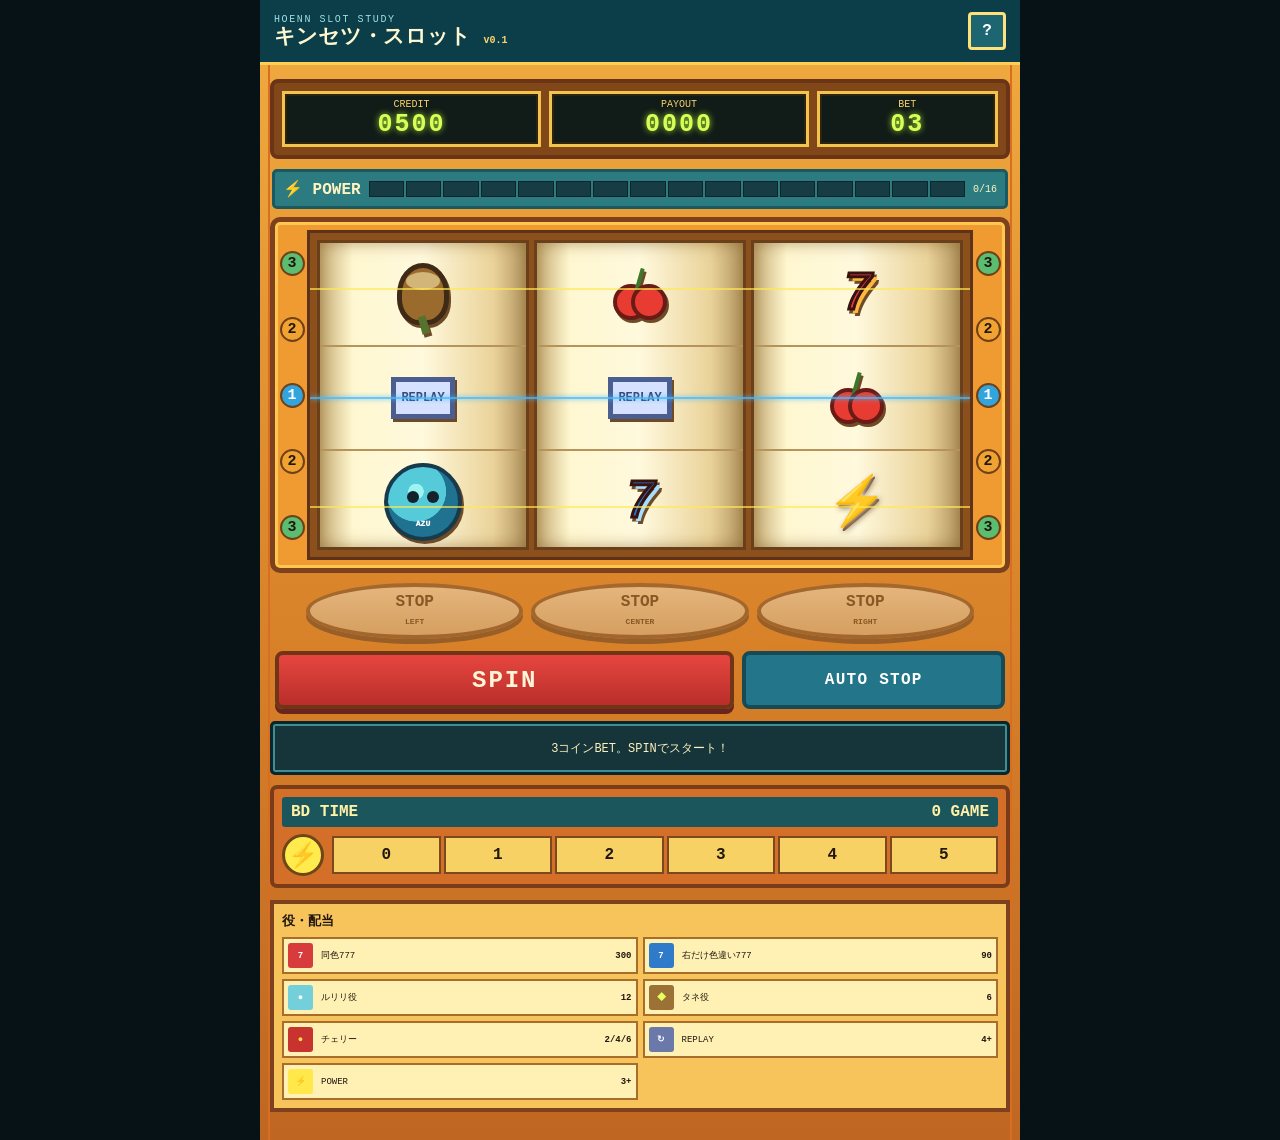
==== index.html @ 3e5174bf "Add files via upload" ====
<!doctype html>
<html lang="ja">
<head>
<meta charset="utf-8">
<meta name="viewport" content="width=device-width,initial-scale=1,maximum-scale=1,user-scalable=no,viewport-fit=cover">
<meta name="theme-color" content="#1d7f88">
<meta name="apple-mobile-web-app-capable" content="yes">
<meta name="apple-mobile-web-app-status-bar-style" content="black-translucent">
<title>MAUVILLE SLOT STUDY v0.1</title>
<link rel="stylesheet" href="style.css">
</head>
<body>
<div class="app">
  <header class="topbar">
    <div class="title-wrap">
      <div class="mini">HOENN SLOT STUDY</div>
      <h1>キンセツ・スロット <small>v0.1</small></h1>
    </div>
    <button id="helpBtn" class="header-btn">?</button>
  </header>

  <main class="cabinet">
    <section class="status-panel">
      <div class="status-box"><span>CREDIT</span><b id="credit">0500</b></div>
      <div class="status-box"><span>PAYOUT</span><b id="payout">0000</b></div>
      <div class="status-box"><span>BET</span><b id="bet">03</b></div>
    </section>

    <section class="power-row">
      <span class="power-label">⚡ POWER</span>
      <div id="powerGauge" class="power-gauge"></div>
      <span id="powerNum" class="power-num">0/16</span>
    </section>

    <section id="slotArea" class="slot-area">
      <div class="paylines left-lines">
        <span class="p3">3</span><span class="p2">2</span><span class="p1">1</span><span class="p2">2</span><span class="p3">3</span>
      </div>

      <div class="reels-frame">
        <div class="winning-line line-top"></div>
        <div class="winning-line line-mid"></div>
        <div class="winning-line line-bot"></div>

        <div class="reel-window"><div id="reel0" class="reel-strip"></div></div>
        <div class="reel-window"><div id="reel1" class="reel-strip"></div></div>
        <div class="reel-window"><div id="reel2" class="reel-strip"></div></div>
      </div>

      <div class="paylines right-lines">
        <span class="p3">3</span><span class="p2">2</span><span class="p1">1</span><span class="p2">2</span><span class="p3">3</span>
      </div>
    </section>

    <section class="stop-row">
      <button class="stop-btn" data-stop="0">STOP<br><span>LEFT</span></button>
      <button class="stop-btn" data-stop="1">STOP<br><span>CENTER</span></button>
      <button class="stop-btn" data-stop="2">STOP<br><span>RIGHT</span></button>
    </section>

    <section class="controls">
      <button id="spinBtn" class="spin-btn">SPIN</button>
      <button id="autoBtn" class="sub-btn">AUTO STOP</button>
    </section>

    <section id="message" class="message-box">
      3コインBET。SPINでスタート！
    </section>

    <section class="bd-panel">
      <div class="bd-head">
        <b>BD TIME</b>
        <span id="bdRemain">0 GAME</span>
      </div>
      <div id="bdRoulette" class="bd-roulette">
        <div class="pika-orb">⚡</div>
        <div class="bd-numbers">
          <span>0</span><span>1</span><span>2</span><span>3</span><span>4</span><span>5</span>
        </div>
      </div>
    </section>

    <section class="legend">
      <h2>役・配当</h2>
      <div class="legend-grid">
        <div><i class="symbol-sm red7">7</i><span>同色777</span><b>300</b></div>
        <div><i class="symbol-sm blue7">7</i><span>右だけ色違い777</span><b>90</b></div>
        <div><i class="symbol-sm azu">●</i><span>ルリリ役</span><b>12</b></div>
        <div><i class="symbol-sm seed">◆</i><span>タネ役</span><b>6</b></div>
        <div><i class="symbol-sm cherry">●</i><span>チェリー</span><b>2/4/6</b></div>
        <div><i class="symbol-sm replay">↻</i><span>REPLAY</span><b>4+</b></div>
        <div><i class="symbol-sm power">⚡</i><span>POWER</span><b>3+</b></div>
      </div>
    </section>
  </main>
</div>

<div id="helpModal" class="modal hidden">
  <div class="sheet">
    <button id="closeHelp" class="close">×</button>
    <h2>遊び方</h2>
    <p>通常は3コインBET。SPIN後、LEFT → CENTER → RIGHTのSTOPを押してリールを止めます。</p>
    <p>同色の7が揃うとBIG 300枚。右だけ色違いの7はREG 90枚。POWER役でゲージが増えます。</p>
    <p>ときどき⚡イベントが発生し、POWERが多いほどBD TIMEの大きい数字を引きやすくなります。BD中はリールが少し遅くなり、当たりを狙いやすくなります。</p>
    <p class="note">※ 学習用試作。ゲーム画像やROM素材は使用せず、UIと絵柄は新規実装しています。</p>
  </div>
</div>

<script src="app.js"></script>
</body>
</html>
---- style.css ----
:root{
  --bg:#142c35;--panel:#e99b2e;--panel2:#f8c450;--ink:#302015;
  --cyan:#39bcca;--blue:#1e78bb;--green:#46bd6d;--red:#db4c3d;
}
*{box-sizing:border-box}
html,body{margin:0;min-height:100%;background:#071217;color:#21170f;font-family:ui-monospace,SFMono-Regular,Menlo,Consolas,"Hiragino Kaku Gothic ProN",monospace;overflow-x:hidden}
body{padding:env(safe-area-inset-top) 0 env(safe-area-inset-bottom)}
button{font:inherit}
.app{width:min(760px,100%);margin:auto;min-height:100dvh;background:linear-gradient(#0d545d,#0b3540 34%,#071217)}
.topbar{display:flex;align-items:center;justify-content:space-between;padding:12px 14px;background:#0c3e49;color:#fff7cf;border-bottom:3px solid #ffcf55;box-shadow:0 5px 0 #7e4d1c}
.mini{font-size:10px;letter-spacing:.16em;color:#9ce0e2}.topbar h1{margin:2px 0 0;font-size:21px;line-height:1}.topbar h1 small{font-size:10px;color:#ffd66c}
.header-btn{width:38px;height:38px;border:3px solid #ffe07a;background:#1c6571;color:white;border-radius:4px;font-weight:900}
.cabinet{padding:14px 10px 28px;background:
linear-gradient(90deg,transparent 0 8px,#d76e23 8px 10px,transparent 10px calc(100% - 10px),#d76e23 calc(100% - 10px) calc(100% - 8px),transparent calc(100% - 8px)),
linear-gradient(#efa83d,#d78028 55%,#bf6622)}
.status-panel{display:grid;grid-template-columns:1fr 1fr .7fr;gap:8px;background:#814719;padding:8px;border:4px solid #6a3516;border-radius:8px}
.status-box{background:#111b18;border:3px solid #f1c44d;padding:5px;text-align:center;color:#fff3a8;box-shadow:inset 0 0 0 2px #30230c}
.status-box span{display:block;font-size:10px;color:#f5d16c}.status-box b{display:block;font-family:monospace;font-size:25px;letter-spacing:.08em;color:#d7ff58;text-shadow:0 0 6px #a7e230}
.power-row{display:grid;grid-template-columns:auto 1fr auto;gap:8px;align-items:center;margin:10px 2px 8px;padding:7px 8px;background:#2c7b81;color:#fff4bf;border:3px solid #195a62;border-radius:5px}
.power-label{font-weight:900}.power-gauge{display:grid;grid-template-columns:repeat(16,1fr);gap:2px;height:16px}.power-lamp{background:#173c43;border:1px solid #0c262b}.power-lamp.on{background:#fff253;box-shadow:0 0 5px #fff253}.power-num{font-size:10px}
.slot-area{display:grid;grid-template-columns:30px 1fr 30px;align-items:center;background:#ef9b31;border:5px solid #7d421d;border-radius:10px;padding:8px 2px;box-shadow:inset 0 0 0 3px #ffc650}
.reels-frame{position:relative;display:grid;grid-template-columns:repeat(3,1fr);gap:5px;height:330px;background:#8c501d;padding:7px;border:3px solid #5e3218;overflow:hidden}
.reel-window{position:relative;overflow:hidden;background:linear-gradient(90deg,#c9b078,#fff7d0 16%,#fff9dd 50%,#ead39a 84%,#b49761);border:3px solid #6a401c;box-shadow:inset 0 0 16px #79531c88}
.reel-strip{position:absolute;left:0;right:0;top:0;will-change:transform;transform:translate3d(0,0,0)}
.reel-cell{height:104px;display:grid;place-items:center;border-bottom:2px solid #b6935b;position:relative}
.reel-cell .art{width:78px;height:78px;display:grid;place-items:center;filter:drop-shadow(2px 3px 0 #6e4a27)}
.paylines{height:330px;display:flex;flex-direction:column;justify-content:space-around;align-items:center;font-weight:900;font-size:15px}.paylines span{width:25px;height:25px;display:grid;place-items:center;border-radius:50%;border:2px solid #704019}.p1{background:#34a4dc;color:white}.p2{background:#f0a331}.p3{background:#5bbd6f}
.winning-line{position:absolute;z-index:5;left:0;right:0;height:2px;background:#ffeb51aa;pointer-events:none}.line-top{top:55px}.line-mid{top:164px;background:#45b9ffcc;box-shadow:0 0 5px #45b9ff}.line-bot{top:273px}
.stop-row{display:grid;grid-template-columns:repeat(3,1fr);gap:8px;margin:10px 36px}
.stop-btn{min-height:56px;background:linear-gradient(#f7f0d0,#dfc382);border:4px solid #7b421c;color:#2d2318;border-radius:50%;box-shadow:0 5px 0 #5e3118;font-weight:900}.stop-btn span{font-size:8px}.stop-btn:active,.stop-btn.active{transform:translateY(4px);box-shadow:0 1px 0 #5e3118;background:#ffe97d}
.stop-btn:disabled{opacity:.45;filter:grayscale(.5)}
.controls{display:grid;grid-template-columns:1.4fr .8fr;gap:8px;margin:12px 5px}
.spin-btn,.sub-btn{min-height:58px;border:4px solid #713416;border-radius:8px;font-weight:900;letter-spacing:.08em}.spin-btn{background:linear-gradient(#e7463f,#b92e2a);color:#fff6d7;font-size:24px;box-shadow:0 5px 0 #69251d}.sub-btn{background:#23758a;color:#fff;border-color:#174a57}
.message-box{min-height:54px;display:flex;align-items:center;justify-content:center;text-align:center;padding:8px;background:#16353b;color:#fff1bd;border:3px solid #0a252b;border-radius:5px;box-shadow:inset 0 0 0 2px #3e8e94;font-size:12px}
.bd-panel{margin-top:10px;background:#d36f28;border:4px solid #7a3c18;border-radius:7px;padding:8px}.bd-head{display:flex;justify-content:space-between;background:#1b565c;color:#fff2a7;padding:6px 9px;border-radius:3px;font-weight:900}.bd-roulette{margin-top:7px;display:flex;align-items:center;gap:8px}.pika-orb{width:42px;height:42px;border-radius:50%;display:grid;place-items:center;background:#ffeb4e;border:3px solid #6d4718;font-size:24px}.bd-numbers{flex:1;display:grid;grid-template-columns:repeat(6,1fr);gap:3px}.bd-numbers span{height:38px;display:grid;place-items:center;background:#f8d165;border:2px solid #7c481f;font-weight:900}.bd-numbers span.hit{background:#fff5a0;box-shadow:0 0 10px #fff}
.legend{margin-top:12px;padding:8px;background:#f7c45c;border:4px solid #7d421d}.legend h2{font-size:13px;margin:0 0 7px}.legend-grid{display:grid;grid-template-columns:1fr 1fr;gap:5px}.legend-grid>div{display:grid;grid-template-columns:28px 1fr auto;align-items:center;gap:5px;background:#fff0b4;border:2px solid #a86d2b;padding:4px;font-size:9px}.symbol-sm{width:25px;height:25px;display:grid;place-items:center;font-style:normal;font-weight:900;border-radius:3px}.red7{color:#fff;background:#d83b3c}.blue7{color:#fff;background:#307aca}.azu{background:#73d0db;color:#fff}.seed{background:#9c7135;color:#e6ff60}.cherry{background:#c8322f;color:#ffe04a}.replay{background:#6b78aa;color:#fff}.power{background:#ffe84a;color:#111}
.modal{position:fixed;z-index:100;inset:0;background:#000b;display:flex;align-items:flex-end;justify-content:center}.modal.hidden{display:none}.sheet{width:min(760px,100%);background:#fff0be;color:#25170e;border:5px solid #8d4f1f;border-radius:14px 14px 0 0;padding:18px;position:relative}.sheet h2{margin:0 0 10px}.sheet p{font-family:-apple-system,BlinkMacSystemFont,"Hiragino Sans",sans-serif;font-size:13px;line-height:1.65}.sheet .note{font-size:10px;color:#73553f}.close{position:absolute;right:10px;top:8px;width:36px;height:36px;border:0;background:#b83530;color:white;border-radius:50%;font-size:24px}
.symbol{position:relative;width:78px;height:78px;display:grid;place-items:center}
.symbol .txt{font-weight:1000}
.s7{font-size:54px;font-style:italic;color:#e53c45;-webkit-text-stroke:3px #37120e;text-shadow:4px 4px 0 #ffb73e}.s7.blue{color:#2979d4;text-shadow:4px 4px 0 #a5ddff}
.azurill{border-radius:50%;background:radial-gradient(circle at 40% 35%,#9df3f2 0 12%,#55cad9 13% 48%,#1f7391 49% 100%);border:4px solid #173b4c}.azurill:before,.azurill:after{content:"";position:absolute;top:24px;width:12px;height:12px;background:#14222b;border-radius:50%}.azurill:before{left:19px}.azurill:after{right:19px}.azurill .txt{position:absolute;bottom:9px;color:white;font-size:8px}
.seed-art{width:52px;height:62px;background:#9b6a2d;border:5px solid #3e2a17;border-radius:50% 50% 42% 42%;position:relative}.seed-art:before{content:"";position:absolute;left:4px;right:4px;top:4px;height:18px;background:#d2b578;border-radius:50%}.seed-art:after{content:"";position:absolute;left:18px;bottom:-14px;width:8px;height:18px;background:#55732e;transform:rotate(-16deg)}
.cherry-art{width:54px;height:52px;position:relative}.cherry-art:before,.cherry-art:after{content:"";position:absolute;bottom:0;width:28px;height:28px;border-radius:50%;background:#e83c33;border:4px solid #6a1b15}.cherry-art:before{left:0}.cherry-art:after{right:0}.cherry-art i{position:absolute;left:24px;top:0;width:4px;height:27px;background:#3d772c;transform:rotate(16deg)}
.replay-art{width:64px;height:42px;border:5px solid #4a5e91;background:#d6e1ff;display:grid;place-items:center;color:#35446e;font-size:12px;font-weight:900}
.power-art{font-size:48px;color:#ffe63c;-webkit-text-stroke:3px #65480b;text-shadow:0 0 6px #fff}
@media(max-width:430px){.reels-frame{height:300px}.reel-cell{height:94px}.winning-line.line-top{top:50px}.winning-line.line-mid{top:149px}.winning-line.line-bot{top:248px}.paylines{height:300px}.reel-cell .art,.symbol{transform:scale(.88)}}
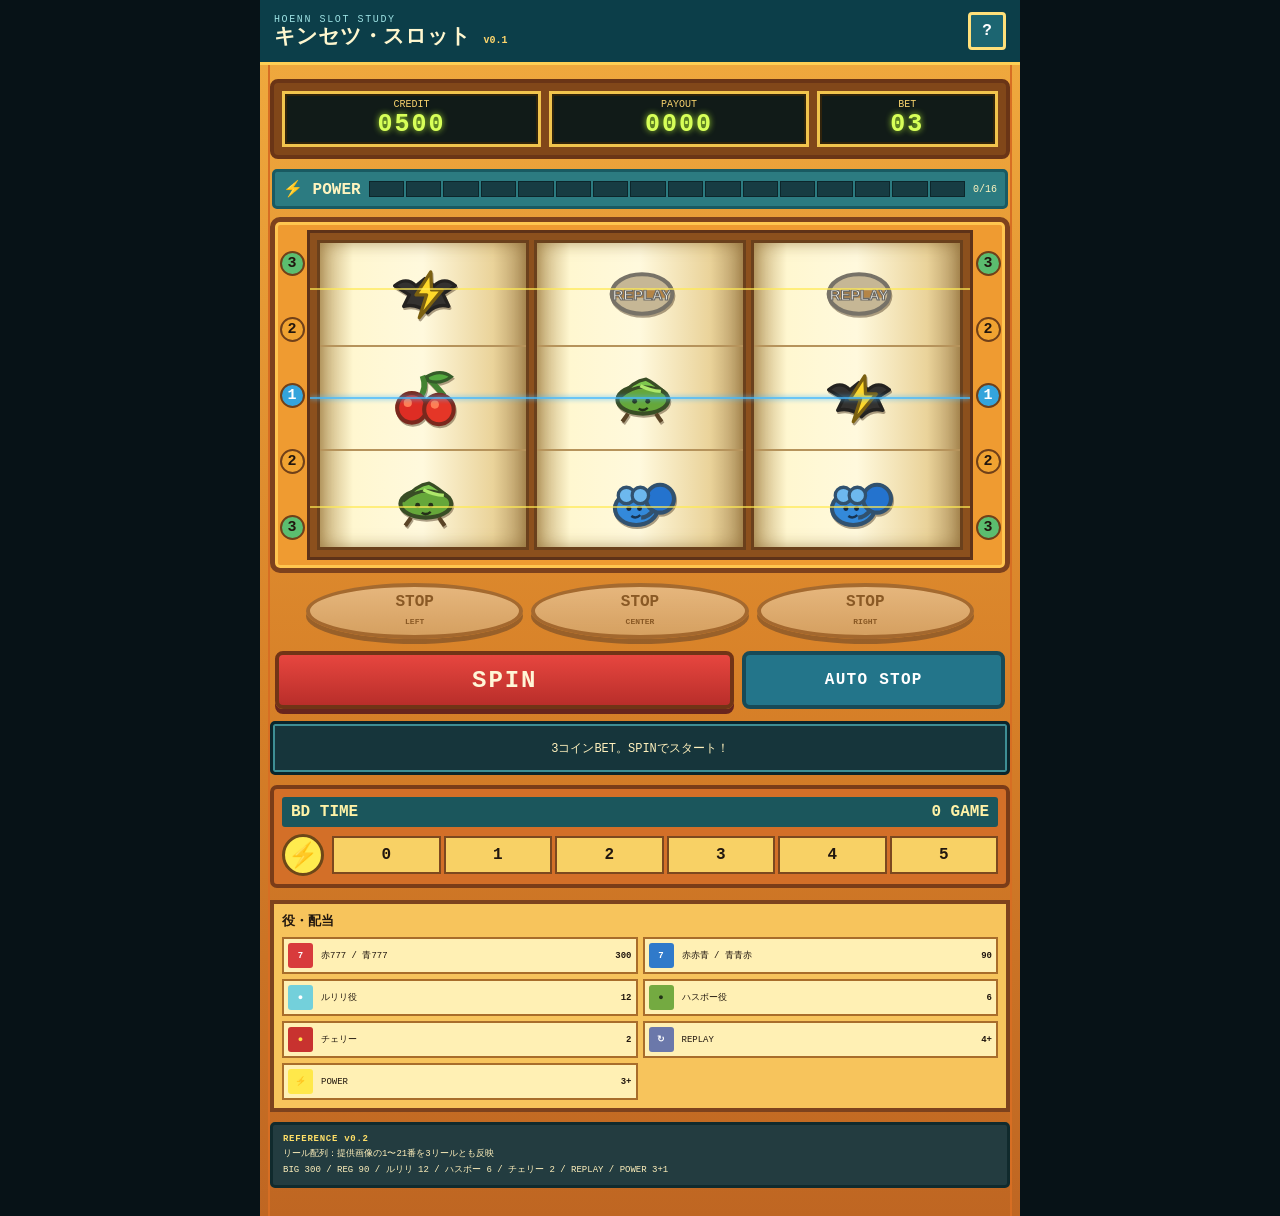
==== commit ad7e8a72: "Add files via upload" ====
--- a/index.html
+++ b/index.html
@@ -83,15 +83,22 @@
     <section class="legend">
       <h2>役・配当</h2>
       <div class="legend-grid">
-        <div><i class="symbol-sm red7">7</i><span>同色777</span><b>300</b></div>
-        <div><i class="symbol-sm blue7">7</i><span>右だけ色違い777</span><b>90</b></div>
+        <div><i class="symbol-sm red7">7</i><span>赤777 / 青777</span><b>300</b></div>
+        <div><i class="symbol-sm blue7">7</i><span>赤赤青 / 青青赤</span><b>90</b></div>
         <div><i class="symbol-sm azu">●</i><span>ルリリ役</span><b>12</b></div>
-        <div><i class="symbol-sm seed">◆</i><span>タネ役</span><b>6</b></div>
-        <div><i class="symbol-sm cherry">●</i><span>チェリー</span><b>2/4/6</b></div>
+        <div><i class="symbol-sm lotad">●</i><span>ハスボー役</span><b>6</b></div>
+        <div><i class="symbol-sm cherry">●</i><span>チェリー</span><b>2</b></div>
         <div><i class="symbol-sm replay">↻</i><span>REPLAY</span><b>4+</b></div>
         <div><i class="symbol-sm power">⚡</i><span>POWER</span><b>3+</b></div>
       </div>
     </section>
+  
+    <section class="reference-note">
+      <b>REFERENCE v0.2</b>
+      <span>リール配列：提供画像の1〜21番を3リールとも反映</span>
+      <span>BIG 300 / REG 90 / ルリリ 12 / ハスボー 6 / チェリー 2 / REPLAY / POWER 3+1</span>
+    </section>
+
   </main>
 </div>
 
--- a/style.css
+++ b/style.css
@@ -45,3 +45,13 @@
 .replay-art{width:64px;height:42px;border:5px solid #4a5e91;background:#d6e1ff;display:grid;place-items:center;color:#35446e;font-size:12px;font-weight:900}
 .power-art{font-size:48px;color:#ffe63c;-webkit-text-stroke:3px #65480b;text-shadow:0 0 6px #fff}
 @media(max-width:430px){.reels-frame{height:300px}.reel-cell{height:94px}.winning-line.line-top{top:50px}.winning-line.line-mid{top:149px}.winning-line.line-bot{top:248px}.paylines{height:300px}.reel-cell .art,.symbol{transform:scale(.88)}}
+
+/* v0.2 reference-symbol polish */
+.slot-svg{width:82px;height:70px;overflow:visible}
+.reel-cell .art{filter:drop-shadow(1px 2px 0 rgba(90,70,45,.5))}
+.symbol-sm.lotad{background:#74aa41;color:#233418}
+.reference-note{
+  margin-top:10px;padding:9px 10px;background:#233c40;color:#fff0bb;
+  border:3px solid #102a2d;border-radius:5px;display:grid;gap:3px;font-size:9px
+}
+.reference-note b{color:#ffdf67;letter-spacing:.08em}
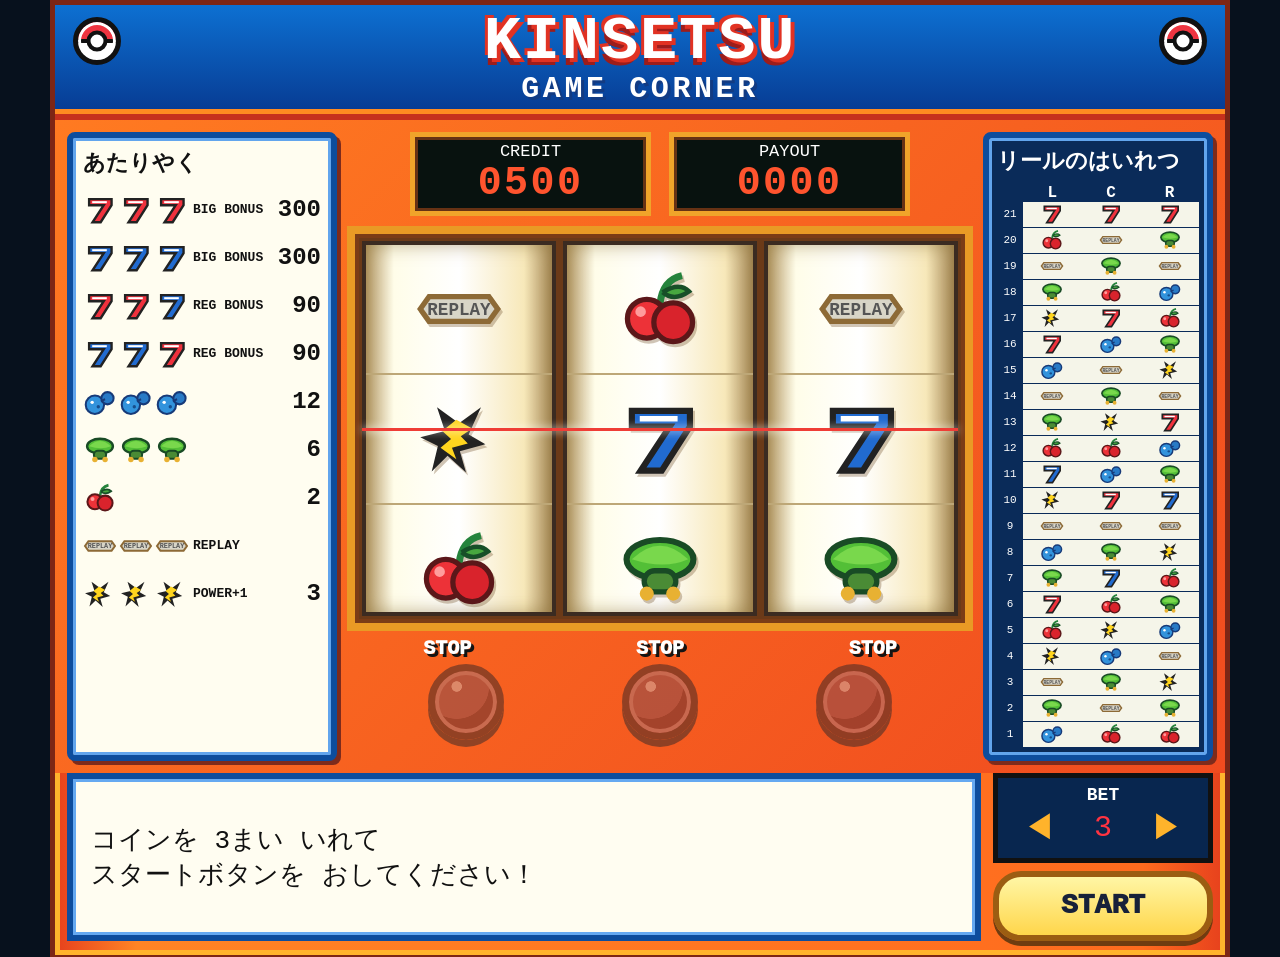
==== commit 4ed3c0aa: "Add files via upload" ====
--- a/index.html
+++ b/index.html
@@ -3,116 +3,126 @@
 <head>
 <meta charset="utf-8">
 <meta name="viewport" content="width=device-width,initial-scale=1,maximum-scale=1,user-scalable=no,viewport-fit=cover">
-<meta name="theme-color" content="#1d7f88">
+<meta name="theme-color" content="#f15b22">
 <meta name="apple-mobile-web-app-capable" content="yes">
 <meta name="apple-mobile-web-app-status-bar-style" content="black-translucent">
-<title>MAUVILLE SLOT STUDY v0.1</title>
-<link rel="stylesheet" href="style.css">
+<title>KINSETSU GAME CORNER v0.3</title>
+<style>
+:root{--orange:#f36a20;--orange2:#ff9b24;--navy:#08264f;--blue:#176ac0;--cream:#fff9df;--red:#ef313d;--gold:#ffd447;--ink:#171717}
+*{box-sizing:border-box}html,body{margin:0;background:#07111d;color:#111;font-family:ui-monospace,SFMono-Regular,Menlo,Consolas,"Hiragino Kaku Gothic ProN",monospace;touch-action:manipulation}
+body{min-height:100dvh;padding:env(safe-area-inset-top) 0 env(safe-area-inset-bottom);overflow-x:hidden}
+button{font:inherit;-webkit-tap-highlight-color:transparent}
+.game{width:min(1180px,100%);margin:auto;background:linear-gradient(90deg,#e6401d,#ff8425 7%,#ff6b1e 93%,#e6401d);border:5px solid #7d2615;box-shadow:inset 0 0 0 5px #ffb32c;min-height:100dvh}
+.marquee{position:relative;background:linear-gradient(#0d70d2,#073a91);color:white;text-align:center;padding:8px 74px;border-bottom:6px solid #c6311d;box-shadow:inset 0 -5px #ff8b21}
+.marquee h1{margin:0;font-size:clamp(28px,6vw,62px);line-height:.95;color:#fff;text-shadow:4px 4px 0 #e13223,-3px -3px 0 #e13223,0 7px 0 #9c1d1c;letter-spacing:.03em}
+.marquee b{font-size:clamp(15px,3vw,30px);letter-spacing:.12em;text-shadow:3px 3px 0 #123b83}
+.ball{position:absolute;top:12px;width:48px;height:48px;border:5px solid #111;border-radius:50%;background:linear-gradient(#ef3440 0 45%,#111 45% 56%,#fff 56%);box-shadow:inset 0 0 0 3px #fff}.ball:after{content:"";position:absolute;left:50%;top:50%;width:13px;height:13px;background:white;border:4px solid #111;border-radius:50%;transform:translate(-50%,-50%)}.ball.l{left:18px}.ball.r{right:18px}
+.main{display:grid;grid-template-columns:270px minmax(390px,1fr) 230px;gap:10px;padding:12px;background:linear-gradient(135deg,#ff7a21,#f04b1f)}
+.panel{background:#fffdf0;border:6px solid #0d4d9d;box-shadow:inset 0 0 0 3px #62a5ed,4px 4px 0 #7d2b1c;border-radius:8px}
+.paytable{padding:10px}.paytable h2,.reelmap h2{margin:0 0 8px;font-size:22px}.payrow{display:grid;grid-template-columns:110px 1fr 48px;align-items:center;min-height:48px;font-weight:900}.payrow .mini-icons{display:flex;gap:2px;align-items:center}.payrow .txt{font-size:13px}.payrow strong{font-size:24px;text-align:right}
+.machine{min-width:0}.counters{display:grid;grid-template-columns:1fr 1fr;gap:18px;margin:0 auto 10px;max-width:500px}.counter{background:#08120f;border:5px solid #f0a42a;box-shadow:inset 0 0 0 3px #663214;color:white;text-align:center;padding:5px}.counter span{display:block;font-size:17px}.counter b{display:block;color:#ff542e;font-size:40px;letter-spacing:.06em}
+.reelbox{position:relative;display:grid;grid-template-columns:repeat(3,1fr);gap:7px;background:#6b3a18;border:8px solid #e99a25;box-shadow:inset 0 0 0 4px #7b3c16;padding:7px;height:405px;overflow:hidden}
+.reelwin{overflow:hidden;position:relative;background:linear-gradient(90deg,#b99e6a,#fffde9 15%,#fff 50%,#f7e8b9 85%,#a88b59);border:4px solid #3b2b21;box-shadow:inset 0 0 18px #80662b80}
+.strip{position:absolute;left:0;right:0;top:0;will-change:transform}.cell{height:130px;display:grid;place-items:center;border-bottom:2px solid #bda777}.cell svg{width:88px;height:88px;filter:drop-shadow(2px 3px 0 #73512b55)}
+.line{position:absolute;left:7px;right:7px;top:50%;height:3px;background:#ef3d36;z-index:4;pointer-events:none;box-shadow:0 0 8px #fff}
+.stoplabels,.stops{display:grid;grid-template-columns:repeat(3,1fr);gap:12px;text-align:center}.stoplabels{margin-top:6px;color:white;font-size:20px;font-weight:1000;text-shadow:3px 3px #141414}.stops{padding:4px 28px 8px}.stop{width:76px;height:76px;margin:auto;border-radius:50%;border:7px solid #711d16;background:radial-gradient(circle at 35% 25%,#ff9a91 0 8%,#f52e3e 9% 52%,#bd1725 53% 100%);box-shadow:0 7px 0 #5d2419,inset 0 0 0 4px #ff5b62}.stop:active,.stop.on{transform:translateY(5px);box-shadow:0 2px 0 #5d2419}.stop:disabled{filter:grayscale(.7);opacity:.55}
+.bottom{display:grid;grid-template-columns:1fr 220px;gap:12px;padding:0 12px 14px}.message{background:#fffdf1;border:6px solid #0d4d9d;box-shadow:inset 0 0 0 3px #65a9f1;padding:18px;font-size:clamp(15px,2.5vw,26px);min-height:105px;display:flex;align-items:center}.controls{display:grid;grid-template-columns:1fr;gap:8px}.betbox{background:#08264f;color:white;border:5px solid #111;padding:7px;display:grid;grid-template-columns:1fr 60px 1fr;align-items:center;text-align:center}.betbox b{grid-column:1/-1;font-size:18px}.betbox span{font-size:30px;color:#ff3341}.betbox button{border:0;background:none;color:#ffb32b;font-size:32px}.start{min-height:70px;border:6px solid #9b5d12;border-radius:28px;background:linear-gradient(#fff6a5,#ffd64b);font-size:28px;font-weight:1000;color:#172139;box-shadow:0 5px 0 #6f3c10}.start:disabled{filter:grayscale(.7);opacity:.6}
+.reelmap{padding:8px;background:#0a2b59;color:white}.maphead{display:grid;grid-template-columns:26px repeat(3,1fr);font-weight:900;text-align:center}.maprows{display:grid;gap:1px}.maprow{display:grid;grid-template-columns:26px repeat(3,1fr);align-items:center;text-align:center;min-height:25px;background:#f5f5e9;color:#111;font-size:11px}.maprow>span:first-child{background:#0a2b59;color:white;height:100%;display:grid;place-items:center}.tiny{display:grid;place-items:center;height:24px}.tiny svg{width:24px;height:24px}
+.flash{animation:flash .22s 8}@keyframes flash{50%{filter:brightness(1.55) saturate(1.5)}}.wintext{color:#d7192d;font-weight:1000}
+@media(max-width:850px){
+ .game{border-width:0}.marquee{padding:8px 55px}.ball{width:38px;height:38px}.main{grid-template-columns:1fr;padding:7px}.paytable,.reelmap{display:none}.counters{max-width:420px}.reelbox{height:335px}.cell{height:106px}.stop{width:64px;height:64px}.bottom{grid-template-columns:1fr 145px;padding:0 7px 10px}.message{min-height:88px;padding:12px}.betbox{grid-template-columns:1fr 38px 1fr}.start{min-height:60px;font-size:23px}
+}
+@media(max-width:430px){.marquee h1{font-size:29px}.marquee b{font-size:14px}.counters{gap:8px}.counter b{font-size:29px}.reelbox{height:300px;padding:4px;gap:4px;border-width:5px}.cell{height:95px}.cell svg{width:70px;height:70px}.stoplabels{font-size:15px}.stops{padding:2px 15px 7px}.stop{width:56px;height:56px;border-width:5px}.bottom{grid-template-columns:1fr 120px;gap:6px}.message{font-size:13px}.start{font-size:19px}}
+</style>
 </head>
 <body>
-<div class="app">
-  <header class="topbar">
-    <div class="title-wrap">
-      <div class="mini">HOENN SLOT STUDY</div>
-      <h1>キンセツ・スロット <small>v0.1</small></h1>
-    </div>
-    <button id="helpBtn" class="header-btn">?</button>
-  </header>
-
-  <main class="cabinet">
-    <section class="status-panel">
-      <div class="status-box"><span>CREDIT</span><b id="credit">0500</b></div>
-      <div class="status-box"><span>PAYOUT</span><b id="payout">0000</b></div>
-      <div class="status-box"><span>BET</span><b id="bet">03</b></div>
-    </section>
-
-    <section class="power-row">
-      <span class="power-label">⚡ POWER</span>
-      <div id="powerGauge" class="power-gauge"></div>
-      <span id="powerNum" class="power-num">0/16</span>
-    </section>
-
-    <section id="slotArea" class="slot-area">
-      <div class="paylines left-lines">
-        <span class="p3">3</span><span class="p2">2</span><span class="p1">1</span><span class="p2">2</span><span class="p3">3</span>
-      </div>
-
-      <div class="reels-frame">
-        <div class="winning-line line-top"></div>
-        <div class="winning-line line-mid"></div>
-        <div class="winning-line line-bot"></div>
-
-        <div class="reel-window"><div id="reel0" class="reel-strip"></div></div>
-        <div class="reel-window"><div id="reel1" class="reel-strip"></div></div>
-        <div class="reel-window"><div id="reel2" class="reel-strip"></div></div>
-      </div>
-
-      <div class="paylines right-lines">
-        <span class="p3">3</span><span class="p2">2</span><span class="p1">1</span><span class="p2">2</span><span class="p3">3</span>
-      </div>
-    </section>
-
-    <section class="stop-row">
-      <button class="stop-btn" data-stop="0">STOP<br><span>LEFT</span></button>
-      <button class="stop-btn" data-stop="1">STOP<br><span>CENTER</span></button>
-      <button class="stop-btn" data-stop="2">STOP<br><span>RIGHT</span></button>
-    </section>
-
-    <section class="controls">
-      <button id="spinBtn" class="spin-btn">SPIN</button>
-      <button id="autoBtn" class="sub-btn">AUTO STOP</button>
-    </section>
-
-    <section id="message" class="message-box">
-      3コインBET。SPINでスタート！
-    </section>
-
-    <section class="bd-panel">
-      <div class="bd-head">
-        <b>BD TIME</b>
-        <span id="bdRemain">0 GAME</span>
-      </div>
-      <div id="bdRoulette" class="bd-roulette">
-        <div class="pika-orb">⚡</div>
-        <div class="bd-numbers">
-          <span>0</span><span>1</span><span>2</span><span>3</span><span>4</span><span>5</span>
-        </div>
-      </div>
-    </section>
-
-    <section class="legend">
-      <h2>役・配当</h2>
-      <div class="legend-grid">
-        <div><i class="symbol-sm red7">7</i><span>赤777 / 青777</span><b>300</b></div>
-        <div><i class="symbol-sm blue7">7</i><span>赤赤青 / 青青赤</span><b>90</b></div>
-        <div><i class="symbol-sm azu">●</i><span>ルリリ役</span><b>12</b></div>
-        <div><i class="symbol-sm lotad">●</i><span>ハスボー役</span><b>6</b></div>
-        <div><i class="symbol-sm cherry">●</i><span>チェリー</span><b>2</b></div>
-        <div><i class="symbol-sm replay">↻</i><span>REPLAY</span><b>4+</b></div>
-        <div><i class="symbol-sm power">⚡</i><span>POWER</span><b>3+</b></div>
-      </div>
-    </section>
-  
-    <section class="reference-note">
-      <b>REFERENCE v0.2</b>
-      <span>リール配列：提供画像の1〜21番を3リールとも反映</span>
-      <span>BIG 300 / REG 90 / ルリリ 12 / ハスボー 6 / チェリー 2 / REPLAY / POWER 3+1</span>
-    </section>
-
-  </main>
+<div class="game">
+<header class="marquee"><i class="ball l"></i><h1>KINSETSU</h1><b>GAME CORNER</b><i class="ball r"></i></header>
+<section class="main">
+<aside class="panel paytable">
+<h2>あたりやく</h2>
+<div id="payRows"></div>
+</aside>
+<main class="machine">
+<div class="counters"><div class="counter"><span>CREDIT</span><b id="credit">0500</b></div><div class="counter"><span>PAYOUT</span><b id="payout">0000</b></div></div>
+<div id="reelbox" class="reelbox"><div class="line"></div><div class="reelwin"><div id="r0" class="strip"></div></div><div class="reelwin"><div id="r1" class="strip"></div></div><div class="reelwin"><div id="r2" class="strip"></div></div></div>
+<div class="stoplabels"><span>STOP</span><span>STOP</span><span>STOP</span></div>
+<div class="stops"><button class="stop" data-i="0"></button><button class="stop" data-i="1"></button><button class="stop" data-i="2"></button></div>
+</main>
+<aside class="panel reelmap"><h2>リールのはいれつ</h2><div class="maphead"><span></span><span>L</span><span>C</span><span>R</span></div><div id="mapRows" class="maprows"></div></aside>
+</section>
+<section class="bottom">
+<div id="msg" class="message">コインを 3まい いれて<br>スタートボタンを おしてください！</div>
+<div class="controls"><div class="betbox"><b>BET</b><button id="minus">◀</button><span id="bet">3</span><button id="plus">▶</button></div><button id="start" class="start">START</button></div>
+</section>
 </div>
-
-<div id="helpModal" class="modal hidden">
-  <div class="sheet">
-    <button id="closeHelp" class="close">×</button>
-    <h2>遊び方</h2>
-    <p>通常は3コインBET。SPIN後、LEFT → CENTER → RIGHTのSTOPを押してリールを止めます。</p>
-    <p>同色の7が揃うとBIG 300枚。右だけ色違いの7はREG 90枚。POWER役でゲージが増えます。</p>
-    <p>ときどき⚡イベントが発生し、POWERが多いほどBD TIMEの大きい数字を引きやすくなります。BD中はリールが少し遅くなり、当たりを狙いやすくなります。</p>
-    <p class="note">※ 学習用試作。ゲーム画像やROM素材は使用せず、UIと絵柄は新規実装しています。</p>
-  </div>
-</div>
-
-<script src="app.js"></script>
-</body>
-</html>
+<script>
+const S={R7:"R7",B7:"B7",CH:"CH",BLUE:"BLUE",GREEN:"GREEN",REP:"REP",POW:"POW"};
+const reels=[
+["BLUE","GREEN","REP","POW","CH","R7","GREEN","BLUE","REP","POW","B7","CH","GREEN","REP","BLUE","R7","POW","GREEN","REP","CH","R7"],
+["CH","REP","GREEN","BLUE","POW","CH","B7","GREEN","REP","R7","BLUE","CH","POW","GREEN","REP","BLUE","R7","CH","GREEN","REP","R7"],
+["CH","GREEN","POW","REP","BLUE","GREEN","CH","POW","REP","B7","GREEN","BLUE","R7","REP","POW","GREEN","CH","BLUE","REP","GREEN","R7"]
+];
+const $=q=>document.querySelector(q), $$=q=>[...document.querySelectorAll(q)];
+let credit=500,payout=0,bet=3,spinning=false,stopped=[true,true,true],raf=[0,0,0],pos=[45,48,51],outcome=null;
+const sleep=ms=>new Promise(r=>setTimeout(r,ms)), pick=a=>a[Math.floor(Math.random()*a.length)];
+function svg(sym){
+ if(sym==="R7"||sym==="B7"){let c=sym==="R7"?"#ef313d":"#216bd0";return `<svg viewBox="0 0 100 100"><path d="M18 18h66v18L52 86H28l33-50H18z" fill="${c}" stroke="#222" stroke-width="7"/><path d="M27 27h43" stroke="#fff" stroke-width="6"/></svg>`}
+ if(sym==="CH")return `<svg viewBox="0 0 100 100"><path d="M50 44Q53 17 75 12" fill="none" stroke="#25833c" stroke-width="8"/><path d="M53 31Q72 19 83 30Q66 42 53 31" fill="#47a73f" stroke="#174f28" stroke-width="5"/><circle cx="35" cy="61" r="22" fill="#ed3238" stroke="#5b1719" stroke-width="6"/><circle cx="65" cy="65" r="22" fill="#d9232c" stroke="#5b1719" stroke-width="6"/><circle cx="28" cy="53" r="6" fill="#ff9c9c"/></svg>`;
+ if(sym==="BLUE")return `<svg viewBox="0 0 100 100"><circle cx="35" cy="58" r="27" fill="#3293dc" stroke="#173a78" stroke-width="6"/><circle cx="72" cy="39" r="18" fill="#287ac6" stroke="#173a78" stroke-width="6"/><path d="M53 49Q61 43 65 42" stroke="#173a78" stroke-width="6"/><circle cx="27" cy="51" r="5" fill="#fff"/><circle cx="45" cy="64" r="5" fill="#174d8c"/></svg>`;
+ if(sym==="GREEN")return `<svg viewBox="0 0 100 100"><ellipse cx="50" cy="39" rx="38" ry="22" fill="#53bf37" stroke="#194b25" stroke-width="7"/><path d="M18 39Q50 8 82 39Q55 51 18 39" fill="#79d84c"/><rect x="32" y="52" width="36" height="24" rx="12" fill="#4a8b35" stroke="#194b25" stroke-width="6"/><circle cx="35" cy="78" r="8" fill="#e8b132"/><circle cx="65" cy="78" r="8" fill="#e8b132"/></svg>`;
+ if(sym==="REP")return `<svg viewBox="0 0 100 100"><path d="M16 36h68l10 14-10 14H16L6 50z" fill="#d8d5c7" stroke="#8d6a36" stroke-width="6"/><text x="50" y="57" text-anchor="middle" font-size="20" font-weight="900" fill="#555">REPLAY</text></svg>`;
+ return `<svg viewBox="0 0 100 100"><path d="M25 14l25 18 25-18-14 31 19 11-29 8 7 24-21-19-18 18 7-29-20-10 28-7z" fill="#222"/><path d="M47 28l18 10-13 9 8 8-18 5 5 13-18-13 12-10-10-9z" fill="#ffd51e"/></svg>`;
+}
+function label(sym){return {R7:"7",B7:"7",CH:"🍒",BLUE:"●",GREEN:"●",REP:"R",POW:"⚡"}[sym]}
+function cell(sym){return `<div class="cell">${svg(sym)}</div>`}
+function build(){
+ reels.forEach((r,i)=>{$("#r"+i).innerHTML=Array(5).fill(r).flat().map(cell).join("")});
+ const rows=[
+  [["R7","R7","R7"],"BIG BONUS","300"],[["B7","B7","B7"],"BIG BONUS","300"],
+  [["R7","R7","B7"],"REG BONUS","90"],[["B7","B7","R7"],"REG BONUS","90"],
+  [["BLUE","BLUE","BLUE"],"","12"],[["GREEN","GREEN","GREEN"],"","6"],[["CH"],"","2"],[["REP","REP","REP"],"REPLAY",""],[["POW","POW","POW"],"POWER+1","3"]
+ ];
+ $("#payRows").innerHTML=rows.map(x=>`<div class="payrow"><div class="mini-icons">${x[0].map(s=>`<span style="width:34px;height:34px;display:inline-grid">${svg(s)}</span>`).join("")}</div><span class="txt">${x[1]}</span><strong>${x[2]}</strong></div>`).join("");
+ $("#mapRows").innerHTML=Array.from({length:21},(_,k)=>{let n=20-k;return `<div class="maprow"><span>${n+1}</span>${reels.map(r=>`<span class="tiny">${svg(r[n])}</span>`).join("")}</div>`}).join("");
+ pos.forEach((p,i)=>setPos(i,p,false));
+ render();
+}
+function h(){return $("#r0 .cell")?.getBoundingClientRect().height||130}
+function setPos(i,p,anim=true,dur=500){let el=$("#r"+i);el.style.transition=anim?`transform ${dur}ms cubic-bezier(.12,.72,.08,1)`:"none";el.style.transform=`translate3d(0,${-(p*h()-h())}px,0)`}
+function render(){$("#credit").textContent=String(credit).padStart(4,"0");$("#payout").textContent=String(payout).padStart(4,"0");$("#bet").textContent=bet}
+function choose(){
+ let r=Math.random();
+ if(r<.06){let s=Math.random()<.5?"R7":"B7";return {t:"BIG",s:[s,s,s],p:300}}
+ if(r<.12)return {t:"REG",s:Math.random()<.5?["R7","R7","B7"]:["B7","B7","R7"],p:90};
+ if(r<.22)return {t:"BLUE",s:["BLUE","BLUE","BLUE"],p:12};
+ if(r<.34)return {t:"GREEN",s:["GREEN","GREEN","GREEN"],p:6};
+ if(r<.46)return {t:"REP",s:["REP","REP","REP"],p:0,replay:true};
+ if(r<.57)return {t:"POW",s:["POW","POW","POW"],p:3};
+ if(r<.68)return {t:"CH",s:["CH",pick(reels[1]),pick(reels[2])],p:2};
+ let s=[pick(reels[0]),pick(reels[1]),pick(reels[2])]; if(s[0]===s[1]&&s[1]===s[2])s[2]="CH"; return {t:"MISS",s,p:0};
+}
+function target(i,sym){let ids=[];reels[i].forEach((x,j)=>x===sym&&ids.push(j));return 3*reels[i].length+pick(ids)}
+function spinVisual(i){let el=$("#r"+i),y=pos[i]*h(),last=performance.now();el.style.transition="none";function f(now){if(stopped[i])return;let dt=Math.min(35,now-last);last=now;y+=h()*.62*(dt/16);let loop=reels[i].length*h();if(y>loop*4)y-=loop;el.style.transform=`translate3d(0,${-(y-h())}px,0)`;raf[i]=requestAnimationFrame(f)}raf[i]=requestAnimationFrame(f)}
+async function start(){
+ if(spinning||credit<bet)return;
+ credit-=bet;payout=0;spinning=true;stopped=[false,false,false];outcome=choose();render();$("#start").disabled=true;$$(".stop").forEach(b=>b.disabled=false);$("#msg").textContent="リール回転中！ STOPボタンで左から止めよう！";[0,1,2].forEach(spinVisual);
+ setTimeout(()=>!stopped[0]&&stop(0),5000);setTimeout(()=>!stopped[1]&&stop(1),5700);setTimeout(()=>!stopped[2]&&stop(2),6400)
+}
+function stop(i){
+ if(!spinning||stopped[i])return;if(i>0&&!stopped[i-1]){$("#msg").textContent="左のリールから順番にSTOP！";return}
+ stopped[i]=true;cancelAnimationFrame(raf[i]);pos[i]=target(i,outcome.s[i]);setPos(i,pos[i],true,480);let b=$(`.stop[data-i="${i}"]`);b.classList.add("on");setTimeout(()=>b.classList.remove("on"),180);
+ if(stopped.every(Boolean))setTimeout(resolve,560)
+}
+async function resolve(){
+ spinning=false;$$(".stop").forEach(b=>b.disabled=true);$("#start").disabled=false;payout=outcome.p;credit+=payout;render();
+ let text=outcome.t==="BIG"?"BIG BONUS！ 777！ +300":outcome.t==="REG"?"REG BONUS！ +90":outcome.t==="BLUE"?"青いポケモン役！ +12":outcome.t==="GREEN"?"みどりのポケモン役！ +6":outcome.t==="REP"?"REPLAY！ もう一回！":outcome.t==="POW"?"POWER！ +3 / POWER+1":outcome.t==="CH"?"チェリー！ +2":"はずれ。次のゲームへ！";
+ $("#msg").innerHTML=`<span class="${outcome.p||outcome.replay?"wintext":""}">${text}</span>`;if(outcome.p||outcome.replay)$("#reelbox").classList.add("flash");setTimeout(()=>$("#reelbox").classList.remove("flash"),1900);
+ if(outcome.replay){await sleep(1000);start()}
+}
+$("#start").onclick=start;$$(".stop").forEach(b=>b.onclick=()=>stop(+b.dataset.i));
+$("#minus").onclick=()=>{if(!spinning){bet=Math.max(1,bet-1);render()}};$("#plus").onclick=()=>{if(!spinning){bet=Math.min(3,bet+1);render()}};
+window.addEventListener("resize",()=>pos.forEach((p,i)=>setPos(i,p,false)));
+build();$$(".stop").forEach(b=>b.disabled=true);
+</script>
+</body></html>
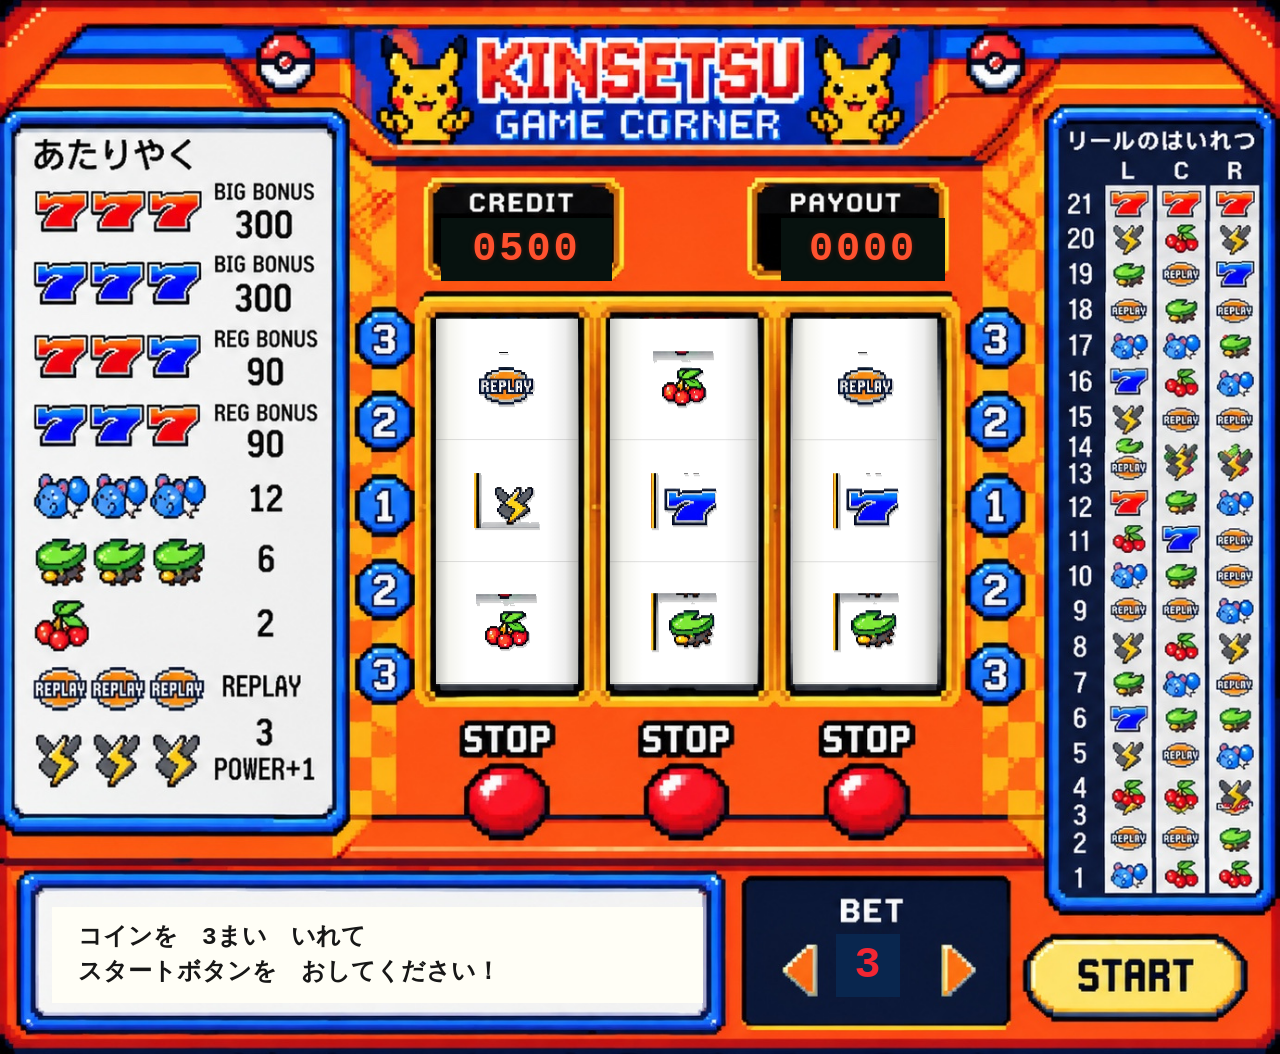
==== commit db067613: "Add files via upload" ====
--- a/index.html
+++ b/index.html
@@ -3,126 +3,264 @@
 <head>
 <meta charset="utf-8">
 <meta name="viewport" content="width=device-width,initial-scale=1,maximum-scale=1,user-scalable=no,viewport-fit=cover">
-<meta name="theme-color" content="#f15b22">
+<meta name="theme-color" content="#091327">
 <meta name="apple-mobile-web-app-capable" content="yes">
 <meta name="apple-mobile-web-app-status-bar-style" content="black-translucent">
-<title>KINSETSU GAME CORNER v0.3</title>
+<title>KINSETSU GAME CORNER v0.6</title>
 <style>
-:root{--orange:#f36a20;--orange2:#ff9b24;--navy:#08264f;--blue:#176ac0;--cream:#fff9df;--red:#ef313d;--gold:#ffd447;--ink:#171717}
-*{box-sizing:border-box}html,body{margin:0;background:#07111d;color:#111;font-family:ui-monospace,SFMono-Regular,Menlo,Consolas,"Hiragino Kaku Gothic ProN",monospace;touch-action:manipulation}
-body{min-height:100dvh;padding:env(safe-area-inset-top) 0 env(safe-area-inset-bottom);overflow-x:hidden}
-button{font:inherit;-webkit-tap-highlight-color:transparent}
-.game{width:min(1180px,100%);margin:auto;background:linear-gradient(90deg,#e6401d,#ff8425 7%,#ff6b1e 93%,#e6401d);border:5px solid #7d2615;box-shadow:inset 0 0 0 5px #ffb32c;min-height:100dvh}
-.marquee{position:relative;background:linear-gradient(#0d70d2,#073a91);color:white;text-align:center;padding:8px 74px;border-bottom:6px solid #c6311d;box-shadow:inset 0 -5px #ff8b21}
-.marquee h1{margin:0;font-size:clamp(28px,6vw,62px);line-height:.95;color:#fff;text-shadow:4px 4px 0 #e13223,-3px -3px 0 #e13223,0 7px 0 #9c1d1c;letter-spacing:.03em}
-.marquee b{font-size:clamp(15px,3vw,30px);letter-spacing:.12em;text-shadow:3px 3px 0 #123b83}
-.ball{position:absolute;top:12px;width:48px;height:48px;border:5px solid #111;border-radius:50%;background:linear-gradient(#ef3440 0 45%,#111 45% 56%,#fff 56%);box-shadow:inset 0 0 0 3px #fff}.ball:after{content:"";position:absolute;left:50%;top:50%;width:13px;height:13px;background:white;border:4px solid #111;border-radius:50%;transform:translate(-50%,-50%)}.ball.l{left:18px}.ball.r{right:18px}
-.main{display:grid;grid-template-columns:270px minmax(390px,1fr) 230px;gap:10px;padding:12px;background:linear-gradient(135deg,#ff7a21,#f04b1f)}
-.panel{background:#fffdf0;border:6px solid #0d4d9d;box-shadow:inset 0 0 0 3px #62a5ed,4px 4px 0 #7d2b1c;border-radius:8px}
-.paytable{padding:10px}.paytable h2,.reelmap h2{margin:0 0 8px;font-size:22px}.payrow{display:grid;grid-template-columns:110px 1fr 48px;align-items:center;min-height:48px;font-weight:900}.payrow .mini-icons{display:flex;gap:2px;align-items:center}.payrow .txt{font-size:13px}.payrow strong{font-size:24px;text-align:right}
-.machine{min-width:0}.counters{display:grid;grid-template-columns:1fr 1fr;gap:18px;margin:0 auto 10px;max-width:500px}.counter{background:#08120f;border:5px solid #f0a42a;box-shadow:inset 0 0 0 3px #663214;color:white;text-align:center;padding:5px}.counter span{display:block;font-size:17px}.counter b{display:block;color:#ff542e;font-size:40px;letter-spacing:.06em}
-.reelbox{position:relative;display:grid;grid-template-columns:repeat(3,1fr);gap:7px;background:#6b3a18;border:8px solid #e99a25;box-shadow:inset 0 0 0 4px #7b3c16;padding:7px;height:405px;overflow:hidden}
-.reelwin{overflow:hidden;position:relative;background:linear-gradient(90deg,#b99e6a,#fffde9 15%,#fff 50%,#f7e8b9 85%,#a88b59);border:4px solid #3b2b21;box-shadow:inset 0 0 18px #80662b80}
-.strip{position:absolute;left:0;right:0;top:0;will-change:transform}.cell{height:130px;display:grid;place-items:center;border-bottom:2px solid #bda777}.cell svg{width:88px;height:88px;filter:drop-shadow(2px 3px 0 #73512b55)}
-.line{position:absolute;left:7px;right:7px;top:50%;height:3px;background:#ef3d36;z-index:4;pointer-events:none;box-shadow:0 0 8px #fff}
-.stoplabels,.stops{display:grid;grid-template-columns:repeat(3,1fr);gap:12px;text-align:center}.stoplabels{margin-top:6px;color:white;font-size:20px;font-weight:1000;text-shadow:3px 3px #141414}.stops{padding:4px 28px 8px}.stop{width:76px;height:76px;margin:auto;border-radius:50%;border:7px solid #711d16;background:radial-gradient(circle at 35% 25%,#ff9a91 0 8%,#f52e3e 9% 52%,#bd1725 53% 100%);box-shadow:0 7px 0 #5d2419,inset 0 0 0 4px #ff5b62}.stop:active,.stop.on{transform:translateY(5px);box-shadow:0 2px 0 #5d2419}.stop:disabled{filter:grayscale(.7);opacity:.55}
-.bottom{display:grid;grid-template-columns:1fr 220px;gap:12px;padding:0 12px 14px}.message{background:#fffdf1;border:6px solid #0d4d9d;box-shadow:inset 0 0 0 3px #65a9f1;padding:18px;font-size:clamp(15px,2.5vw,26px);min-height:105px;display:flex;align-items:center}.controls{display:grid;grid-template-columns:1fr;gap:8px}.betbox{background:#08264f;color:white;border:5px solid #111;padding:7px;display:grid;grid-template-columns:1fr 60px 1fr;align-items:center;text-align:center}.betbox b{grid-column:1/-1;font-size:18px}.betbox span{font-size:30px;color:#ff3341}.betbox button{border:0;background:none;color:#ffb32b;font-size:32px}.start{min-height:70px;border:6px solid #9b5d12;border-radius:28px;background:linear-gradient(#fff6a5,#ffd64b);font-size:28px;font-weight:1000;color:#172139;box-shadow:0 5px 0 #6f3c10}.start:disabled{filter:grayscale(.7);opacity:.6}
-.reelmap{padding:8px;background:#0a2b59;color:white}.maphead{display:grid;grid-template-columns:26px repeat(3,1fr);font-weight:900;text-align:center}.maprows{display:grid;gap:1px}.maprow{display:grid;grid-template-columns:26px repeat(3,1fr);align-items:center;text-align:center;min-height:25px;background:#f5f5e9;color:#111;font-size:11px}.maprow>span:first-child{background:#0a2b59;color:white;height:100%;display:grid;place-items:center}.tiny{display:grid;place-items:center;height:24px}.tiny svg{width:24px;height:24px}
-.flash{animation:flash .22s 8}@keyframes flash{50%{filter:brightness(1.55) saturate(1.5)}}.wintext{color:#d7192d;font-weight:1000}
-@media(max-width:850px){
- .game{border-width:0}.marquee{padding:8px 55px}.ball{width:38px;height:38px}.main{grid-template-columns:1fr;padding:7px}.paytable,.reelmap{display:none}.counters{max-width:420px}.reelbox{height:335px}.cell{height:106px}.stop{width:64px;height:64px}.bottom{grid-template-columns:1fr 145px;padding:0 7px 10px}.message{min-height:88px;padding:12px}.betbox{grid-template-columns:1fr 38px 1fr}.start{min-height:60px;font-size:23px}
-}
-@media(max-width:430px){.marquee h1{font-size:29px}.marquee b{font-size:14px}.counters{gap:8px}.counter b{font-size:29px}.reelbox{height:300px;padding:4px;gap:4px;border-width:5px}.cell{height:95px}.cell svg{width:70px;height:70px}.stoplabels{font-size:15px}.stops{padding:2px 15px 7px}.stop{width:56px;height:56px;border-width:5px}.bottom{grid-template-columns:1fr 120px;gap:6px}.message{font-size:13px}.start{font-size:19px}}
+*{box-sizing:border-box}
+html,body{margin:0;min-height:100%;background:#050914;overflow-x:hidden;font-family:ui-monospace,SFMono-Regular,Menlo,Consolas,"Hiragino Kaku Gothic ProN",monospace}
+body{padding:env(safe-area-inset-top) 0 env(safe-area-inset-bottom)}
+.app{width:min(1382px,100vw);margin:0 auto}
+.stage{position:relative;width:100%;aspect-ratio:1382/1138;background:#f4631e;overflow:hidden;touch-action:manipulation}
+.skin{position:absolute;inset:0;width:100%;height:100%;display:block;user-select:none;-webkit-user-drag:none;pointer-events:none}
+.counter{
+ position:absolute;z-index:10;background:#07120f;color:#ff512e;text-align:center;
+ font-weight:900;letter-spacing:.07em;display:flex;align-items:center;justify-content:center;
+ text-shadow:0 0 5px #48160c;
+}
+#credit{left:34.45%;top:20.72%;width:13.35%;height:5.9%;font-size:clamp(14px,3.15vw,44px)}
+#payout{left:61.02%;top:20.72%;width:12.8%;height:5.9%;font-size:clamp(14px,3.15vw,44px)}
+
+.reel{
+ position:absolute;z-index:8;top:30.15%;height:34.35%;overflow:hidden;
+ background:linear-gradient(180deg,#eef0ec,#fff 10%,#fff 88%,#d9ddd8);
+ box-shadow:inset 0 0 16px #7777;
+}
+#rw0{left:34.05%;width:10.96%}
+#rw1{left:46.50%;width:11.18%}
+#rw2{left:59.95%;width:11.18%}
+.strip{position:absolute;left:0;right:0;top:0;will-change:transform;transform:translate3d(0,0,0)}
+.cell{height:33.333%;min-height:33.333%;display:grid;place-items:center;border-bottom:1px solid #bdbdbd;background:linear-gradient(180deg,#f4f5f3,#fff 15%,#fff 85%,#e0e2df)}
+.cell img{width:76%;height:76%;object-fit:contain;image-rendering:pixelated;filter:drop-shadow(1px 2px 0 #5554)}
+.strip .cell{height:var(--cell-h)}
+
+.stop-hot{
+ position:absolute;z-index:20;top:73.3%;width:8.0%;height:8.7%;border:0;border-radius:50%;
+ background:transparent;cursor:pointer;-webkit-tap-highlight-color:transparent;
+}
+.stop-hot:active{background:#fff2}
+#stop0{left:35.15%} #stop1{left:49.72%} #stop2{left:64.14%}
+
+.start-hot{
+ position:absolute;z-index:20;left:81.0%;top:87.2%;width:16.2%;height:8.6%;
+ border:0;border-radius:25%;background:transparent;cursor:pointer;-webkit-tap-highlight-color:transparent;
+}
+.start-hot:active{background:#fff2}
+.bet-hot{position:absolute;z-index:20;top:87.4%;width:5.1%;height:8.5%;border:0;background:transparent}
+#betMinus{left:59.5%} #betPlus{left:72.0%}
+
+.bet-number{
+ position:absolute;z-index:11;left:65.28%;top:88.6%;width:5.0%;height:6.0%;
+ display:flex;align-items:center;justify-content:center;color:#f22633;font-size:clamp(16px,3.4vw,48px);font-weight:900;
+ background:#09264e;
+}
+.message{
+ position:absolute;z-index:11;left:4.1%;top:86.1%;width:50.8%;height:9.1%;
+ display:flex;align-items:center;padding:1.3% 2.0%;color:#171717;font-weight:800;
+ font-size:clamp(9px,1.9vw,26px);line-height:1.45;background:#fffef6;overflow:hidden;
+}
+.win{color:#d61927}
+.flash{animation:flash .18s 10}
+@keyframes flash{50%{filter:brightness(1.45) saturate(1.35)}}
+
+.landscape-note{display:none}
+@media (orientation:portrait){
+ .app{width:100vw;padding-top:0}
+ .stage{width:100vw}
+}
+@media(max-width:500px){
+ .cell img{width:82%;height:82%}
+ #credit,#payout{font-size:clamp(12px,3.4vw,23px)}
+ .message{font-size:clamp(8px,1.75vw,14px)}
+}
+
+/* v0.5: all reel symbols are padded/centered and can never be clipped */
+.cell{
+  overflow:hidden;
+  display:flex!important;
+  align-items:center!important;
+  justify-content:center!important;
+  padding:4%!important;
+}
+.cell img{
+  display:block!important;
+  width:82%!important;
+  height:82%!important;
+  max-width:82%!important;
+  max-height:82%!important;
+  object-fit:contain!important;
+  object-position:center center!important;
+  margin:auto!important;
+  image-rendering:pixelated;
+  transform:none!important;
+}
+
+
+/* v0.6 — pixel-measured reel alignment from the reference image (1382×1138) */
+.reel{
+  top:30.228471%!important;
+  height:34.622144%!important;
+  border:0!important;
+  box-shadow:none!important;
+  background:transparent!important;
+  overflow:hidden!important;
+}
+#rw0{left:34.081042%!important;width:11.070912%!important}
+#rw1{left:47.684515%!important;width:11.505065%!important}
+#rw2{left:61.939219%!important;width:11.287988%!important}
+.reelwin,.strip{clip-path:inset(0)!important}
+.cell{
+  border-bottom:1px solid rgba(120,120,120,.24)!important;
+  background:linear-gradient(90deg,#c7c7c2 0%,#f5f5ef 9%,#fff 22%,#fff 78%,#eee 91%,#bcbcb7 100%)!important;
+}
+.cell img{
+  width:78%!important;
+  height:78%!important;
+  object-fit:contain!important;
+  object-position:50% 50%!important;
+  overflow:visible!important;
+}
+
 </style>
 </head>
 <body>
-<div class="game">
-<header class="marquee"><i class="ball l"></i><h1>KINSETSU</h1><b>GAME CORNER</b><i class="ball r"></i></header>
-<section class="main">
-<aside class="panel paytable">
-<h2>あたりやく</h2>
-<div id="payRows"></div>
-</aside>
-<main class="machine">
-<div class="counters"><div class="counter"><span>CREDIT</span><b id="credit">0500</b></div><div class="counter"><span>PAYOUT</span><b id="payout">0000</b></div></div>
-<div id="reelbox" class="reelbox"><div class="line"></div><div class="reelwin"><div id="r0" class="strip"></div></div><div class="reelwin"><div id="r1" class="strip"></div></div><div class="reelwin"><div id="r2" class="strip"></div></div></div>
-<div class="stoplabels"><span>STOP</span><span>STOP</span><span>STOP</span></div>
-<div class="stops"><button class="stop" data-i="0"></button><button class="stop" data-i="1"></button><button class="stop" data-i="2"></button></div>
-</main>
-<aside class="panel reelmap"><h2>リールのはいれつ</h2><div class="maphead"><span></span><span>L</span><span>C</span><span>R</span></div><div id="mapRows" class="maprows"></div></aside>
-</section>
-<section class="bottom">
-<div id="msg" class="message">コインを 3まい いれて<br>スタートボタンを おしてください！</div>
-<div class="controls"><div class="betbox"><b>BET</b><button id="minus">◀</button><span id="bet">3</span><button id="plus">▶</button></div><button id="start" class="start">START</button></div>
-</section>
+<div class="app">
+  <div id="stage" class="stage">
+    <img class="skin" src="[data-uri]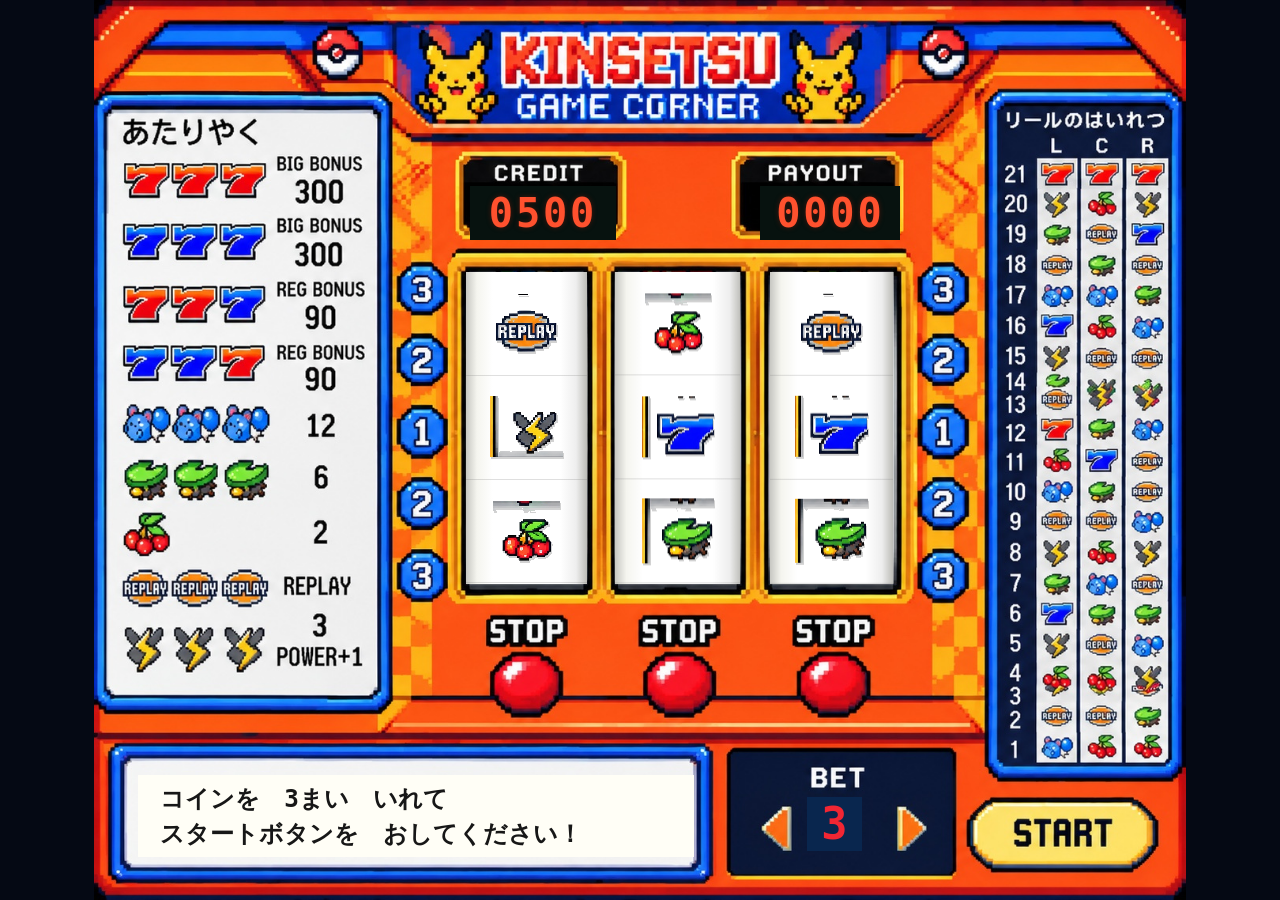
==== commit e0a10795: "Add files via upload" ====
--- a/index.html
+++ b/index.html
@@ -6,7 +6,7 @@
 <meta name="theme-color" content="#091327">
 <meta name="apple-mobile-web-app-capable" content="yes">
 <meta name="apple-mobile-web-app-status-bar-style" content="black-translucent">
-<title>KINSETSU GAME CORNER v0.6</title>
+<title>KINSETSU GAME CORNER v0.8</title>
 <style>
 *{box-sizing:border-box}
 html,body{margin:0;min-height:100%;background:#050914;overflow-x:hidden;font-family:ui-monospace,SFMono-Regular,Menlo,Consolas,"Hiragino Kaku Gothic ProN",monospace}
@@ -97,7 +97,7 @@
 }
 
 
-/* v0.6 — pixel-measured reel alignment from the reference image (1382×1138) */
+/* v0.8 — pixel-measured reel alignment from the reference image (1382×1138) */
 .reel{
   top:30.228471%!important;
   height:34.622144%!important;
@@ -120,6 +120,91 @@
   object-fit:contain!important;
   object-position:50% 50%!important;
   overflow:visible!important;
+}
+
+
+/* v0.8 — iPhone full-height layout + larger reel symbols */
+html,body{width:100%;height:100%;min-height:100%;}
+body{padding:0!important;overscroll-behavior:none;}
+.app{max-width:none!important;}
+.cell{padding:1%!important;}
+.cell img{width:94%!important;height:94%!important;max-width:94%!important;max-height:94%!important;}
+@media (orientation:portrait){
+  .app{width:100vw!important;height:100dvh!important;margin:0!important;}
+  .stage{
+    width:100vw!important;
+    height:calc(100dvh - env(safe-area-inset-top) - env(safe-area-inset-bottom))!important;
+    margin-top:env(safe-area-inset-top)!important;
+    aspect-ratio:auto!important;
+  }
+  .skin{width:100%!important;height:100%!important;object-fit:fill!important;}
+  .cell img{width:96%!important;height:96%!important;max-width:96%!important;max-height:96%!important;}
+}
+
+
+/* ===== v0.8 LANDSCAPE-FIRST ===== */
+html,body{
+  width:100%;
+  height:100%;
+  margin:0;
+  overflow:hidden;
+  background:#050914;
+}
+body{padding:0!important;}
+.app{
+  width:100vw!important;
+  height:100dvh!important;
+  max-width:none!important;
+  margin:0!important;
+  display:flex!important;
+  align-items:center!important;
+  justify-content:center!important;
+}
+.stage{
+  width:min(
+    calc(100vw - env(safe-area-inset-left) - env(safe-area-inset-right)),
+    calc((100dvh - env(safe-area-inset-top) - env(safe-area-inset-bottom)) * 1382 / 1138)
+  )!important;
+  height:min(
+    calc(100dvh - env(safe-area-inset-top) - env(safe-area-inset-bottom)),
+    calc((100vw - env(safe-area-inset-left) - env(safe-area-inset-right)) * 1138 / 1382)
+  )!important;
+  aspect-ratio:1382/1138!important;
+  max-width:none!important;
+  max-height:none!important;
+  margin:auto!important;
+  flex:none!important;
+  transform:none!important;
+}
+.portrait-lock{
+  display:none;
+  position:fixed;
+  inset:0;
+  z-index:9999;
+  background:#050914;
+  color:#fff;
+  align-items:center;
+  justify-content:center;
+  text-align:center;
+  padding:30px;
+  font-family:-apple-system,BlinkMacSystemFont,"Hiragino Sans",sans-serif;
+}
+.portrait-lock .inner{max-width:320px}
+.portrait-lock .phone{
+  font-size:58px;
+  display:block;
+  margin-bottom:14px;
+  transform:rotate(90deg);
+}
+.portrait-lock b{display:block;font-size:22px;margin-bottom:8px}
+.portrait-lock p{margin:0;color:#aeb7c8;line-height:1.6;font-size:14px}
+@media (orientation:portrait){
+  .app{visibility:hidden!important}
+  .portrait-lock{display:flex!important}
+}
+@media (orientation:landscape){
+  .app{visibility:visible!important}
+  .portrait-lock{display:none!important}
 }
 
 </style>
@@ -261,6 +346,20 @@
 $("#betPlus").addEventListener("click",()=>{if(!spinning){bet=Math.min(3,bet+1);render()}});
 window.addEventListener("resize",()=>pos.forEach((p,i)=>setPos(i,p,false)));
 build();
+
+window.addEventListener("orientationchange",()=>{
+  setTimeout(()=>pos.forEach((p,i)=>setPos(i,p,false)),250);
+});
+
 </script>
+
+<div class="portrait-lock">
+  <div class="inner">
+    <span class="phone">📱</span>
+    <b>iPhoneを横向きにしてください</b>
+    <p>このスロットは横画面専用です。<br>横向きにすると元のゲーム画面比率のまま全画面表示されます。</p>
+  </div>
+</div>
+
 </body>
 </html>
